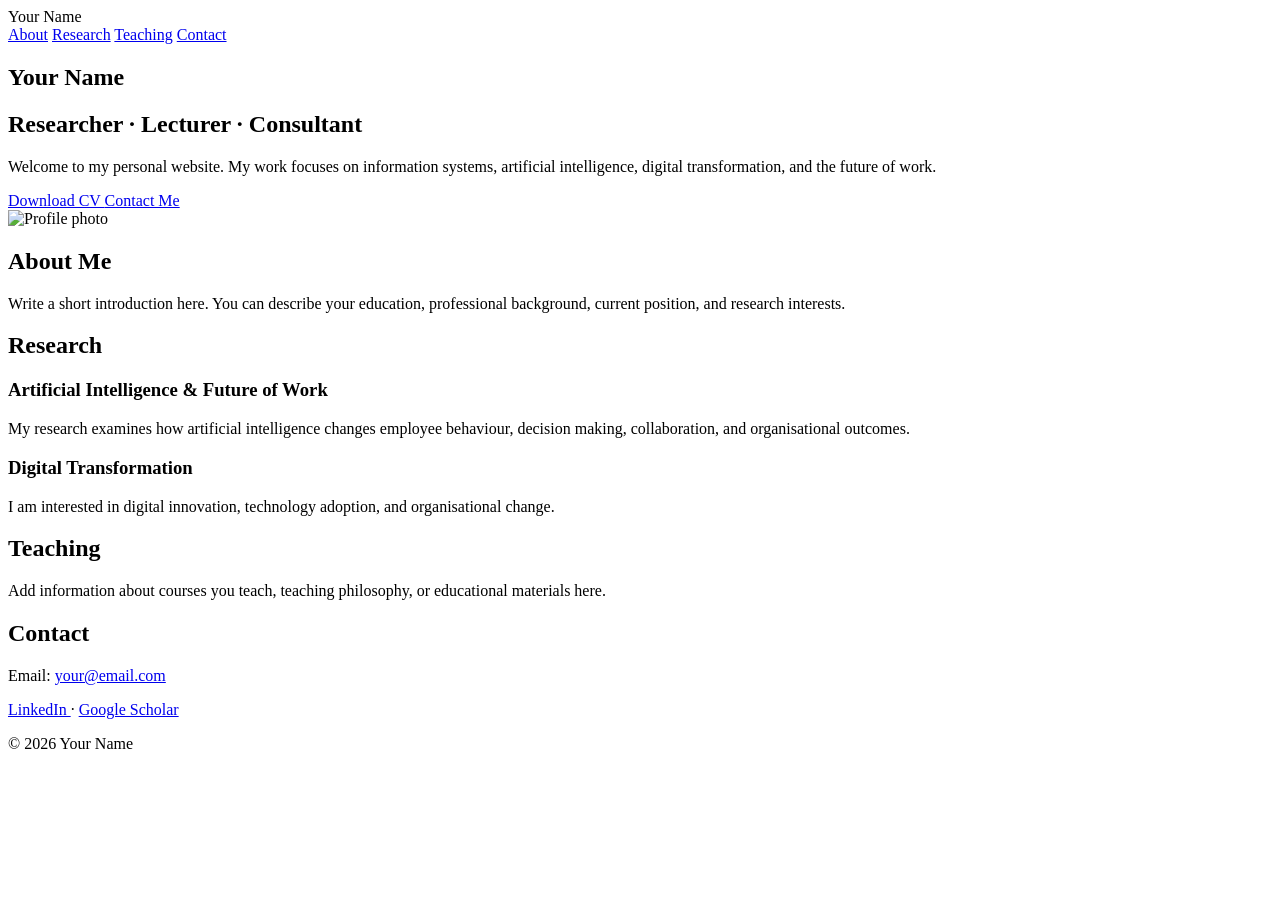
==== index.html @ df24857a "Add initial index.html for personal website test" ====
<!DOCTYPE html>
<html lang="en">

<head>
    <meta charset="UTF-8">
    <meta name="viewport" content="width=device-width, initial-scale=1.0">

    <title>Your Name</title>

    <link rel="stylesheet" href="style.css">
</head>

<body>

    <header>
        <nav>
            <div class="logo">Your Name</div>

            <div class="nav-links">
                <a href="#about">About</a>
                <a href="#research">Research</a>
                <a href="#teaching">Teaching</a>
                <a href="#contact">Contact</a>
            </div>
        </nav>
    </header>


    <main>

        <section class="hero">

            <div class="hero-text">
                <h1>Your Name</h1>

                <h2>Researcher · Lecturer · Consultant</h2>

                <p>
                    Welcome to my personal website. My work focuses on
                    information systems, artificial intelligence,
                    digital transformation, and the future of work.
                </p>

                <div class="buttons">
                    <a class="button" href="assets/CV.pdf" target="_blank">
                        Download CV
                    </a>

                    <a class="button secondary" href="#contact">
                        Contact Me
                    </a>
                </div>
            </div>

            <div class="hero-image">
                <img src="assets/profile.jpg" alt="Profile photo">
            </div>

        </section>


        <section id="about">
            <h2>About Me</h2>

            <p>
                Write a short introduction here. You can describe your
                education, professional background, current position,
                and research interests.
            </p>
        </section>


        <section id="research">
            <h2>Research</h2>

            <div class="card">
                <h3>Artificial Intelligence & Future of Work</h3>

                <p>
                    My research examines how artificial intelligence
                    changes employee behaviour, decision making,
                    collaboration, and organisational outcomes.
                </p>
            </div>

            <div class="card">
                <h3>Digital Transformation</h3>

                <p>
                    I am interested in digital innovation,
                    technology adoption, and organisational change.
                </p>
            </div>
        </section>


        <section id="teaching">
            <h2>Teaching</h2>

            <p>
                Add information about courses you teach, teaching
                philosophy, or educational materials here.
            </p>
        </section>


        <section id="contact">
            <h2>Contact</h2>

            <p>
                Email:
                <a href="mailto:your@email.com">
                    your@email.com
                </a>
            </p>

            <p>
                <a href="https://www.linkedin.com/" target="_blank">
                    LinkedIn
                </a>
                ·
                <a href="https://scholar.google.com/" target="_blank">
                    Google Scholar
                </a>
            </p>
        </section>

    </main>


    <footer>
        <p>© 2026 Your Name</p>
    </footer>

</body>

</html>
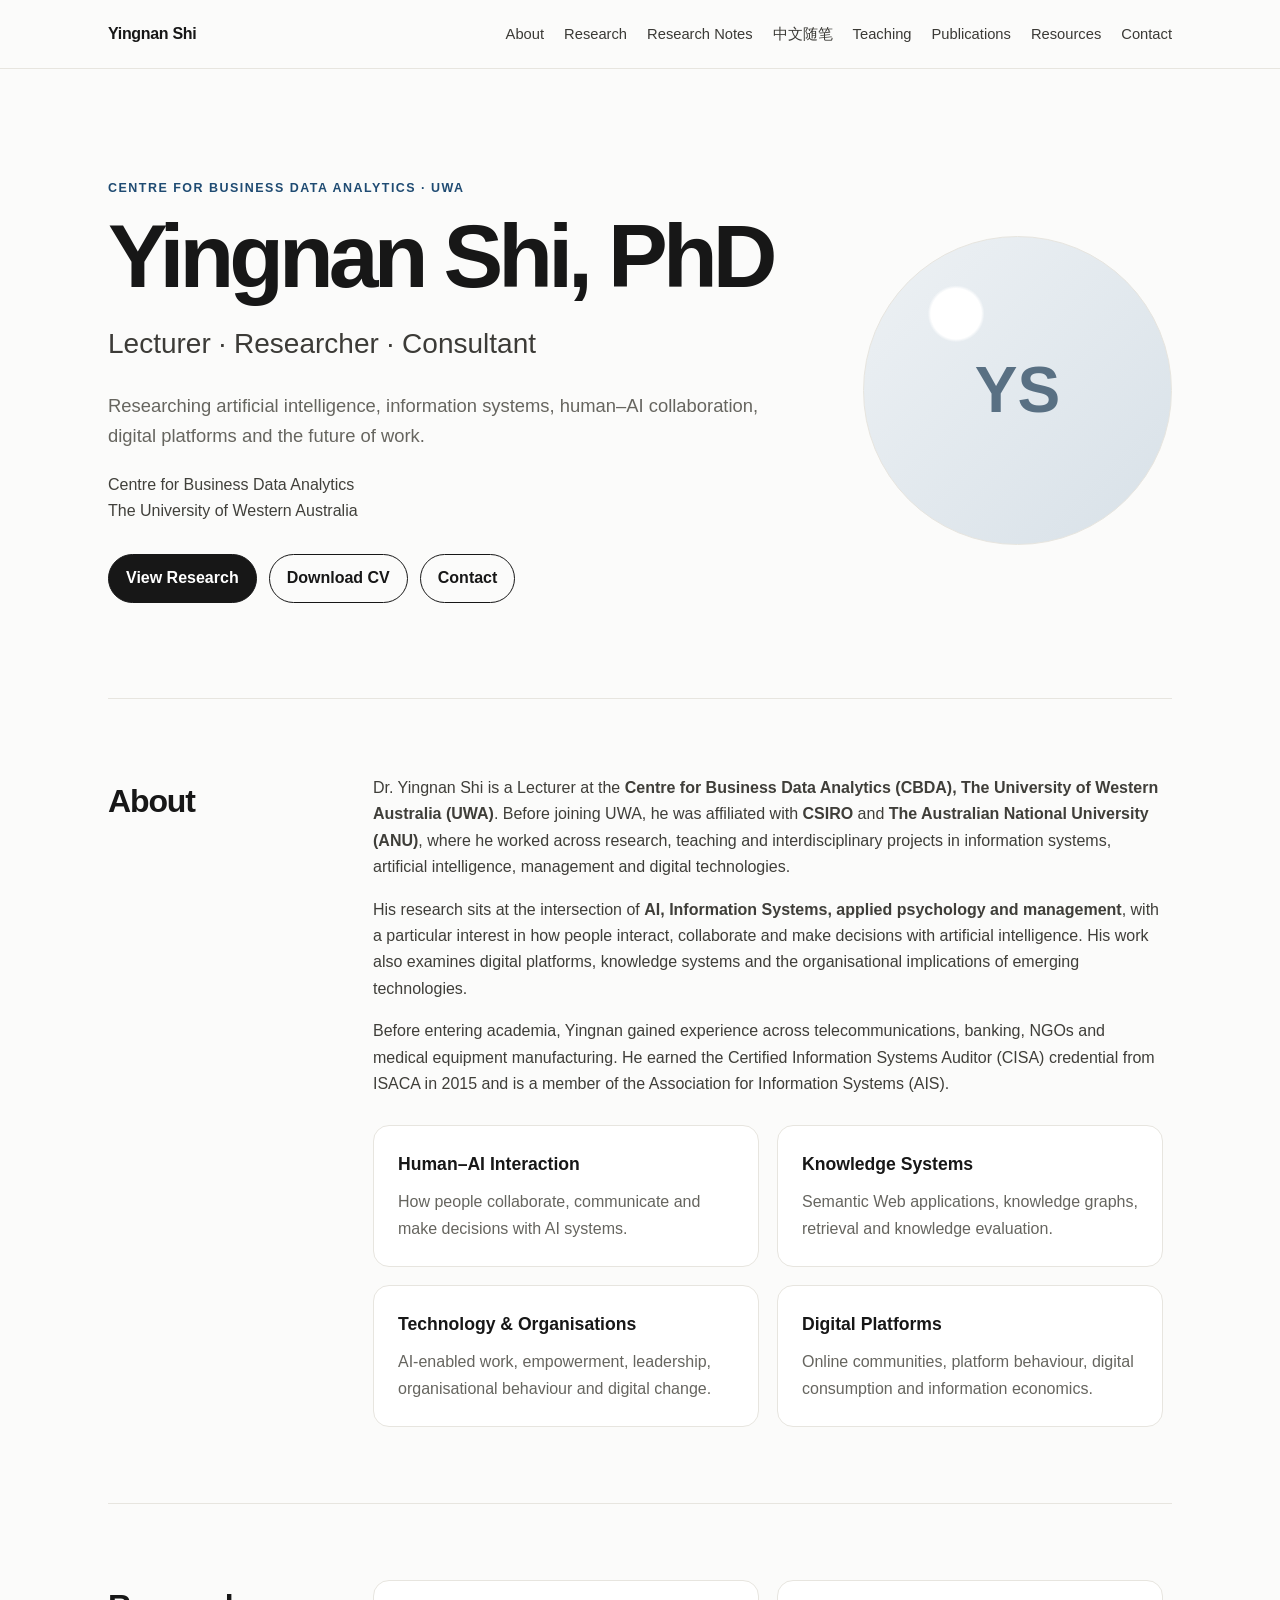
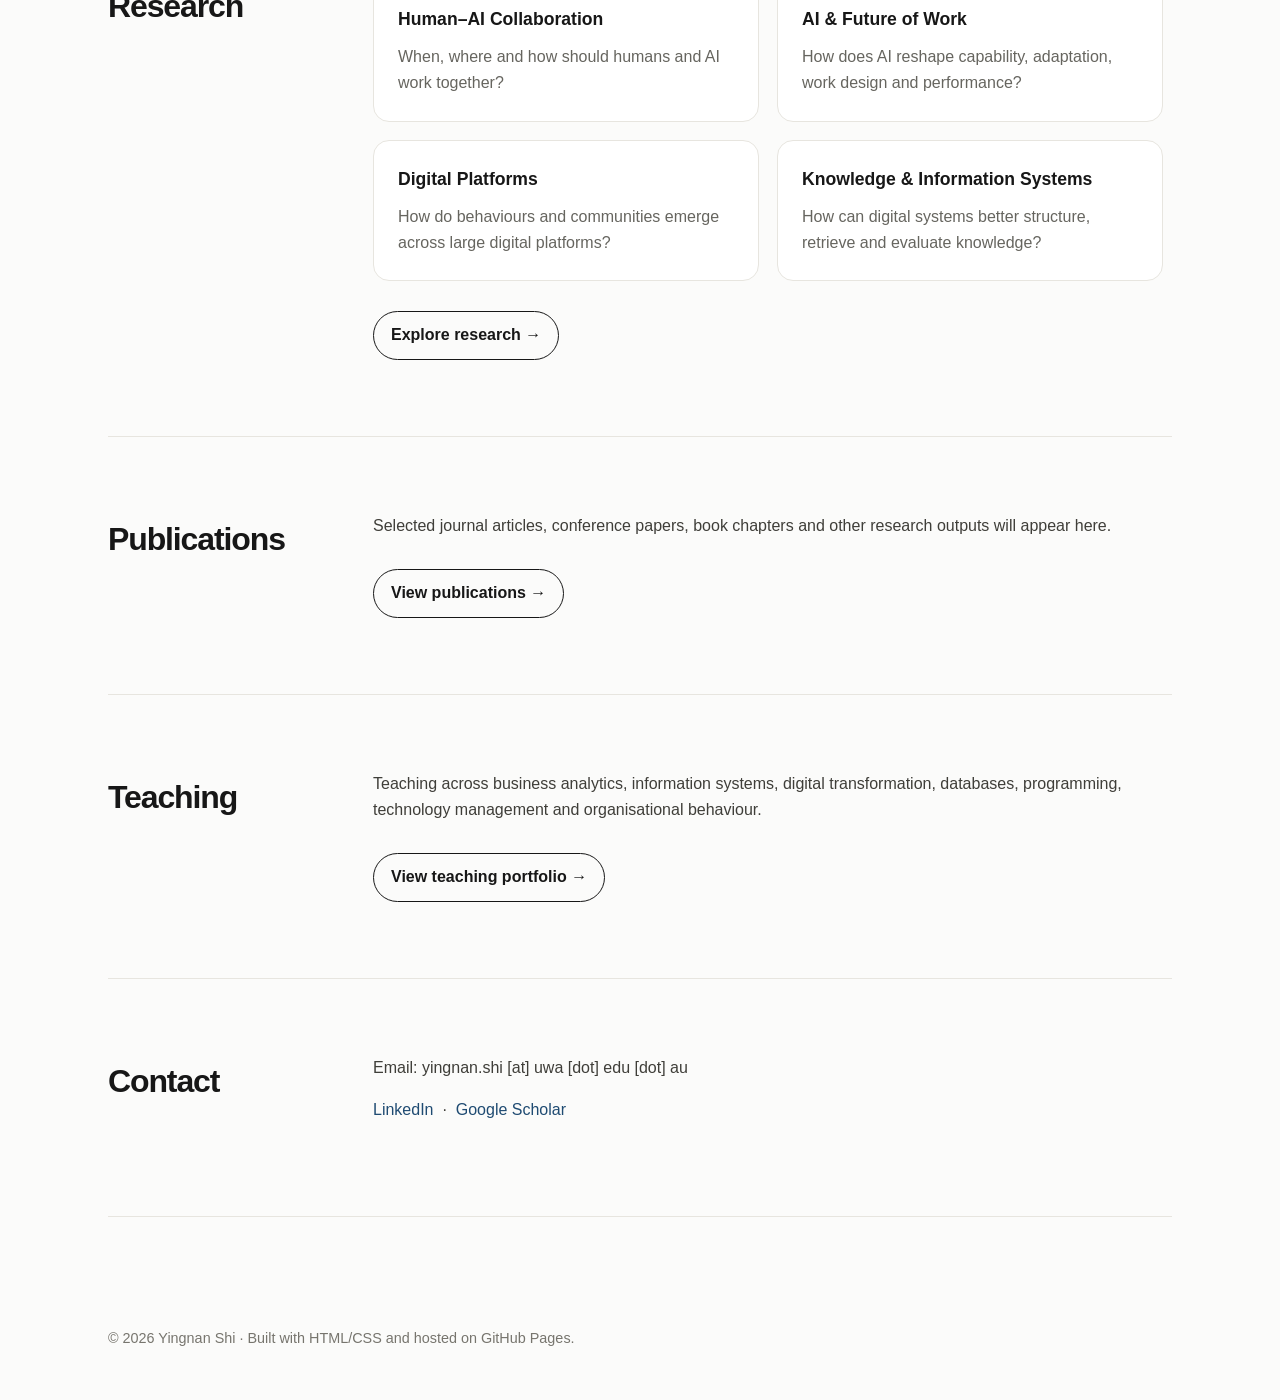
==== commit e5ebfe01: "draft version 1" ====
--- a/index.html
+++ b/index.html
@@ -1,137 +1,182 @@
-<!DOCTYPE html>
+<!doctype html>
 <html lang="en">
-
 <head>
-    <meta charset="UTF-8">
-    <meta name="viewport" content="width=device-width, initial-scale=1.0">
-
-    <title>Your Name</title>
-
-    <link rel="stylesheet" href="style.css">
+  <meta charset="utf-8">
+  <meta name="viewport" content="width=device-width, initial-scale=1">
+  <meta name="description" content="Yingnan Shi — Lecturer, researcher and consultant working on AI, Information Systems, human–AI collaboration and the future of work.">
+  <title>Yingnan Shi, PhD</title>
+  <link rel="stylesheet" href="style.css">
 </head>
-
 <body>
 
-    <header>
-        <nav>
-            <div class="logo">Your Name</div>
+<header class="site-header">
+  <nav class="nav">
+    <a class="brand" href="index.html">Yingnan Shi</a>
+    <div class="nav-links">
+      <a href="index.html#about">About</a>
+      <a href="research.html">Research</a>
+      <a href="blogs.html">Research Notes</a>
+      <a href="zh.html">中文随笔</a>
+      <a href="teaching.html">Teaching</a>
+      <a href="publications.html">Publications</a>
+      <a href="resources.html">Resources</a>
+      <a href="contact.html">Contact</a>
+    </div>
+  </nav>
+</header>
 
-            <div class="nav-links">
-                <a href="#about">About</a>
-                <a href="#research">Research</a>
-                <a href="#teaching">Teaching</a>
-                <a href="#contact">Contact</a>
-            </div>
-        </nav>
-    </header>
+<main>
+  <section class="hero">
+    <div>
+      <p class="eyebrow">Centre for Business Data Analytics · UWA</p>
+      <h1>Yingnan Shi, PhD</h1>
+      <h2>Lecturer · Researcher · Consultant</h2>
+      <p class="hero-lede">
+        Researching artificial intelligence, information systems, human–AI collaboration,
+        digital platforms and the future of work.
+      </p>
+      <p class="affiliation">
+        Centre for Business Data Analytics<br>
+        The University of Western Australia
+      </p>
+      <div class="actions">
+        <a class="button" href="research.html">View Research</a>
+        <a class="button secondary" href="assets/Yingnan_Shi_CV.pdf" target="_blank" rel="noopener">Download CV</a>
+        <a class="button secondary" href="contact.html">Contact</a>
+      </div>
+    </div>
 
+    <div class="profile-frame" aria-label="Profile photo">
+      <img src="assets/profile.jpg" alt="Yingnan Shi"
+           onerror="this.style.display='none'; this.parentElement.textContent='YS';">
+    </div>
+  </section>
 
-    <main>
+  <section id="about">
+    <div class="section-heading">
+      <h2>About</h2>
+      <div class="section-body">
+        <p>
+          Dr. Yingnan Shi is a Lecturer at the <strong>Centre for Business Data Analytics (CBDA),
+          The University of Western Australia (UWA)</strong>. Before joining UWA, he was affiliated
+          with <strong>CSIRO</strong> and <strong>The Australian National University (ANU)</strong>,
+          where he worked across research, teaching and interdisciplinary projects in information
+          systems, artificial intelligence, management and digital technologies.
+        </p>
+        <p>
+          His research sits at the intersection of <strong>AI, Information Systems, applied psychology
+          and management</strong>, with a particular interest in how people interact, collaborate and
+          make decisions with artificial intelligence. His work also examines digital platforms,
+          knowledge systems and the organisational implications of emerging technologies.
+        </p>
+        <p>
+          Before entering academia, Yingnan gained experience across telecommunications, banking,
+          NGOs and medical equipment manufacturing. He earned the Certified Information Systems
+          Auditor (CISA) credential from ISACA in 2015 and is a member of the Association for
+          Information Systems (AIS).
+        </p>
 
-        <section class="hero">
+        <div class="grid">
+          <article class="card">
+            <h3>Human–AI Interaction</h3>
+            <p>How people collaborate, communicate and make decisions with AI systems.</p>
+          </article>
+          <article class="card">
+            <h3>Knowledge Systems</h3>
+            <p>Semantic Web applications, knowledge graphs, retrieval and knowledge evaluation.</p>
+          </article>
+          <article class="card">
+            <h3>Technology & Organisations</h3>
+            <p>AI-enabled work, empowerment, leadership, organisational behaviour and digital change.</p>
+          </article>
+          <article class="card">
+            <h3>Digital Platforms</h3>
+            <p>Online communities, platform behaviour, digital consumption and information economics.</p>
+          </article>
+        </div>
+      </div>
+    </div>
+  </section>
 
-            <div class="hero-text">
-                <h1>Your Name</h1>
+  <section>
+    <div class="section-heading">
+      <h2>Research</h2>
+      <div class="section-body">
+        <div class="grid">
+          <article class="card">
+            <h3>Human–AI Collaboration</h3>
+            <p>When, where and how should humans and AI work together?</p>
+          </article>
+          <article class="card">
+            <h3>AI & Future of Work</h3>
+            <p>How does AI reshape capability, adaptation, work design and performance?</p>
+          </article>
+          <article class="card">
+            <h3>Digital Platforms</h3>
+            <p>How do behaviours and communities emerge across large digital platforms?</p>
+          </article>
+          <article class="card">
+            <h3>Knowledge & Information Systems</h3>
+            <p>How can digital systems better structure, retrieve and evaluate knowledge?</p>
+          </article>
+        </div>
+        <div class="actions">
+          <a class="button secondary" href="research.html">Explore research →</a>
+        </div>
+      </div>
+    </div>
+  </section>
 
-                <h2>Researcher · Lecturer · Consultant</h2>
+  <section>
+    <div class="section-heading">
+      <h2>Publications</h2>
+      <div class="section-body">
+        <p>
+          Selected journal articles, conference papers, book chapters and other research outputs
+          will appear here.
+        </p>
+        <div class="actions">
+          <a class="button secondary" href="publications.html">View publications →</a>
+        </div>
+      </div>
+    </div>
+  </section>
 
-                <p>
-                    Welcome to my personal website. My work focuses on
-                    information systems, artificial intelligence,
-                    digital transformation, and the future of work.
-                </p>
+  <section>
+    <div class="section-heading">
+      <h2>Teaching</h2>
+      <div class="section-body">
+        <p>
+          Teaching across business analytics, information systems, digital transformation,
+          databases, programming, technology management and organisational behaviour.
+        </p>
+        <div class="actions">
+          <a class="button secondary" href="teaching.html">View teaching portfolio →</a>
+        </div>
+      </div>
+    </div>
+  </section>
 
-                <div class="buttons">
-                    <a class="button" href="assets/CV.pdf" target="_blank">
-                        Download CV
-                    </a>
+  <section>
+    <div class="section-heading">
+      <h2>Contact</h2>
+      <div class="section-body">
+        <p>
+          Email: yingnan.shi [at] uwa [dot] edu [dot] au
+        </p>
+        <p>
+          <a href="https://www.linkedin.com/in/yingnan-shi-726348166/" target="_blank" rel="noopener">LinkedIn</a>
+          &nbsp;·&nbsp;
+          <a href="https://scholar.google.com/citations?user=cr2pcjAAAAAJ" target="_blank" rel="noopener">Google Scholar</a>
+        </p>
+      </div>
+    </div>
+  </section>
+</main>
 
-                    <a class="button secondary" href="#contact">
-                        Contact Me
-                    </a>
-                </div>
-            </div>
-
-            <div class="hero-image">
-                <img src="assets/profile.jpg" alt="Profile photo">
-            </div>
-
-        </section>
-
-
-        <section id="about">
-            <h2>About Me</h2>
-
-            <p>
-                Write a short introduction here. You can describe your
-                education, professional background, current position,
-                and research interests.
-            </p>
-        </section>
-
-
-        <section id="research">
-            <h2>Research</h2>
-
-            <div class="card">
-                <h3>Artificial Intelligence & Future of Work</h3>
-
-                <p>
-                    My research examines how artificial intelligence
-                    changes employee behaviour, decision making,
-                    collaboration, and organisational outcomes.
-                </p>
-            </div>
-
-            <div class="card">
-                <h3>Digital Transformation</h3>
-
-                <p>
-                    I am interested in digital innovation,
-                    technology adoption, and organisational change.
-                </p>
-            </div>
-        </section>
-
-
-        <section id="teaching">
-            <h2>Teaching</h2>
-
-            <p>
-                Add information about courses you teach, teaching
-                philosophy, or educational materials here.
-            </p>
-        </section>
-
-
-        <section id="contact">
-            <h2>Contact</h2>
-
-            <p>
-                Email:
-                <a href="mailto:your@email.com">
-                    your@email.com
-                </a>
-            </p>
-
-            <p>
-                <a href="https://www.linkedin.com/" target="_blank">
-                    LinkedIn
-                </a>
-                ·
-                <a href="https://scholar.google.com/" target="_blank">
-                    Google Scholar
-                </a>
-            </p>
-        </section>
-
-    </main>
-
-
-    <footer>
-        <p>© 2026 Your Name</p>
-    </footer>
+<footer>
+  © 2026 Yingnan Shi · Built with HTML/CSS and hosted on GitHub Pages.
+</footer>
 
 </body>
-
 </html>
--- a/style.css
+++ b/style.css
@@ -0,0 +1,393 @@
+:root {
+  --bg: #fbfbfa;
+  --surface: #ffffff;
+  --text: #171717;
+  --muted: #66655f;
+  --line: #e7e5df;
+  --accent: #1f4b72;
+  --accent-soft: #eef4f8;
+  --max: 1120px;
+}
+
+* { box-sizing: border-box; }
+
+html { scroll-behavior: smooth; }
+
+body {
+  margin: 0;
+  font-family: Inter, ui-sans-serif, -apple-system, BlinkMacSystemFont, "Segoe UI",
+               Roboto, Helvetica, Arial, "Noto Sans", "PingFang SC",
+               "Microsoft YaHei", sans-serif;
+  background: var(--bg);
+  color: var(--text);
+  line-height: 1.65;
+}
+
+a {
+  color: var(--accent);
+  text-decoration: none;
+}
+
+a:hover { text-decoration: underline; }
+
+.site-header {
+  position: sticky;
+  top: 0;
+  z-index: 20;
+  background: rgba(251, 251, 250, 0.94);
+  backdrop-filter: blur(10px);
+  border-bottom: 1px solid var(--line);
+}
+
+.nav {
+  max-width: var(--max);
+  margin: 0 auto;
+  min-height: 68px;
+  padding: 0 28px;
+  display: flex;
+  align-items: center;
+  justify-content: space-between;
+  gap: 28px;
+}
+
+.brand {
+  color: var(--text);
+  font-weight: 750;
+  letter-spacing: -0.02em;
+  white-space: nowrap;
+}
+
+.brand:hover { text-decoration: none; }
+
+.nav-links {
+  display: flex;
+  align-items: center;
+  gap: 20px;
+  flex-wrap: wrap;
+  justify-content: flex-end;
+}
+
+.nav-links a {
+  color: #3b3a36;
+  font-size: 0.92rem;
+}
+
+.nav-links a[aria-current="page"] {
+  color: var(--accent);
+  font-weight: 700;
+}
+
+main {
+  max-width: var(--max);
+  margin: 0 auto;
+  padding: 0 28px 80px;
+}
+
+.hero {
+  min-height: 70vh;
+  padding: 84px 0 70px;
+  display: grid;
+  grid-template-columns: minmax(0, 1.55fr) minmax(240px, 0.7fr);
+  align-items: center;
+  gap: 70px;
+  border-bottom: 1px solid var(--line);
+}
+
+.eyebrow {
+  margin: 0 0 14px;
+  color: var(--accent);
+  text-transform: uppercase;
+  letter-spacing: .12em;
+  font-size: .78rem;
+  font-weight: 800;
+}
+
+.hero h1 {
+  margin: 0;
+  font-size: clamp(3rem, 7vw, 5.8rem);
+  letter-spacing: -0.055em;
+  line-height: .98;
+}
+
+.hero h2 {
+  margin: 20px 0 0;
+  font-size: clamp(1.25rem, 2.5vw, 1.75rem);
+  font-weight: 500;
+  color: #3c3b37;
+}
+
+.hero-lede {
+  max-width: 760px;
+  margin: 24px 0 0;
+  font-size: 1.15rem;
+  color: var(--muted);
+}
+
+.affiliation {
+  margin-top: 20px;
+  color: #41403b;
+}
+
+.actions {
+  display: flex;
+  flex-wrap: wrap;
+  gap: 12px;
+  margin-top: 30px;
+}
+
+.button {
+  display: inline-flex;
+  align-items: center;
+  justify-content: center;
+  min-height: 44px;
+  padding: 10px 17px;
+  border-radius: 999px;
+  border: 1px solid var(--text);
+  background: var(--text);
+  color: white;
+  font-weight: 650;
+}
+
+.button:hover {
+  text-decoration: none;
+  opacity: .9;
+}
+
+.button.secondary {
+  background: transparent;
+  color: var(--text);
+}
+
+.profile-frame {
+  width: min(100%, 310px);
+  aspect-ratio: 1 / 1;
+  margin-left: auto;
+  border-radius: 50%;
+  overflow: hidden;
+  border: 1px solid var(--line);
+  background:
+    radial-gradient(circle at 30% 25%, #ffffff 0 8%, transparent 9%),
+    linear-gradient(135deg, #edf1f4, #d8e1e8);
+  display: grid;
+  place-items: center;
+  color: #597083;
+  font-size: 4rem;
+  font-weight: 750;
+}
+
+.profile-frame img {
+  width: 100%;
+  height: 100%;
+  object-fit: cover;
+  display: block;
+}
+
+section {
+  padding: 76px 0;
+  border-bottom: 1px solid var(--line);
+}
+
+.section-heading {
+  display: grid;
+  grid-template-columns: 220px 1fr;
+  gap: 45px;
+  align-items: start;
+}
+
+.section-heading h2,
+.page-title {
+  margin: 0;
+  letter-spacing: -0.035em;
+}
+
+.section-heading h2 { font-size: 2rem; }
+
+.section-body {
+  max-width: 790px;
+}
+
+.section-body > :first-child { margin-top: 0; }
+
+.section-body p {
+  color: #3f3e39;
+}
+
+.grid {
+  display: grid;
+  grid-template-columns: repeat(2, minmax(0, 1fr));
+  gap: 18px;
+  margin-top: 28px;
+}
+
+.card {
+  padding: 24px;
+  background: var(--surface);
+  border: 1px solid var(--line);
+  border-radius: 16px;
+}
+
+.card h3 {
+  margin: 0 0 10px;
+  font-size: 1.1rem;
+}
+
+.card p {
+  margin: 0;
+  color: var(--muted);
+}
+
+.card .meta {
+  margin-top: 12px;
+  font-size: .9rem;
+  color: #77756e;
+}
+
+.page-header {
+  padding: 78px 0 44px;
+  border-bottom: 1px solid var(--line);
+}
+
+.page-title {
+  font-size: clamp(2.5rem, 6vw, 4.8rem);
+  line-height: 1;
+}
+
+.page-intro {
+  max-width: 760px;
+  margin-top: 22px;
+  font-size: 1.1rem;
+  color: var(--muted);
+}
+
+.list-clean {
+  list-style: none;
+  padding: 0;
+  margin: 0;
+}
+
+.list-clean li {
+  padding: 15px 0;
+  border-bottom: 1px solid var(--line);
+}
+
+.course-group {
+  margin-top: 38px;
+}
+
+.course-group h3 {
+  margin-bottom: 10px;
+}
+
+.course {
+  display: grid;
+  grid-template-columns: 185px 1fr;
+  gap: 20px;
+  padding: 11px 0;
+  border-bottom: 1px solid var(--line);
+}
+
+.course-code {
+  font-weight: 700;
+  color: var(--accent);
+}
+
+.pub {
+  padding: 24px 0;
+  border-bottom: 1px solid var(--line);
+}
+
+.pub h3 {
+  margin: 0 0 7px;
+  font-size: 1.08rem;
+}
+
+.pub p {
+  margin: 5px 0;
+  color: var(--muted);
+}
+
+.tags {
+  display: flex;
+  flex-wrap: wrap;
+  gap: 8px;
+  margin-top: 18px;
+}
+
+.tag {
+  padding: 5px 10px;
+  border-radius: 999px;
+  background: var(--accent-soft);
+  color: var(--accent);
+  font-size: .83rem;
+  font-weight: 650;
+}
+
+.note {
+  padding: 20px 22px;
+  border-left: 3px solid var(--accent);
+  background: var(--surface);
+  margin: 26px 0;
+}
+
+.contact-grid {
+  display: grid;
+  grid-template-columns: repeat(3, minmax(0, 1fr));
+  gap: 18px;
+}
+
+footer {
+  max-width: var(--max);
+  margin: 0 auto;
+  padding: 30px 28px 50px;
+  color: #77756e;
+  font-size: .9rem;
+}
+
+.small {
+  font-size: .92rem;
+  color: var(--muted);
+}
+
+@media (max-width: 900px) {
+  .nav {
+    align-items: flex-start;
+    padding-top: 18px;
+    padding-bottom: 18px;
+    flex-direction: column;
+  }
+
+  .nav-links {
+    justify-content: flex-start;
+    gap: 13px 17px;
+  }
+
+  .hero {
+    grid-template-columns: 1fr;
+    min-height: auto;
+    gap: 45px;
+  }
+
+  .profile-frame {
+    margin: 0;
+    width: 220px;
+  }
+
+  .section-heading {
+    grid-template-columns: 1fr;
+    gap: 18px;
+  }
+
+  .contact-grid,
+  .grid {
+    grid-template-columns: 1fr;
+  }
+}
+
+@media (max-width: 620px) {
+  main { padding-left: 20px; padding-right: 20px; }
+  .nav { padding-left: 20px; padding-right: 20px; }
+  .hero { padding-top: 58px; }
+  section { padding: 58px 0; }
+  .course { grid-template-columns: 1fr; gap: 2px; }
+  .hero h1 { font-size: 3.2rem; }
+}
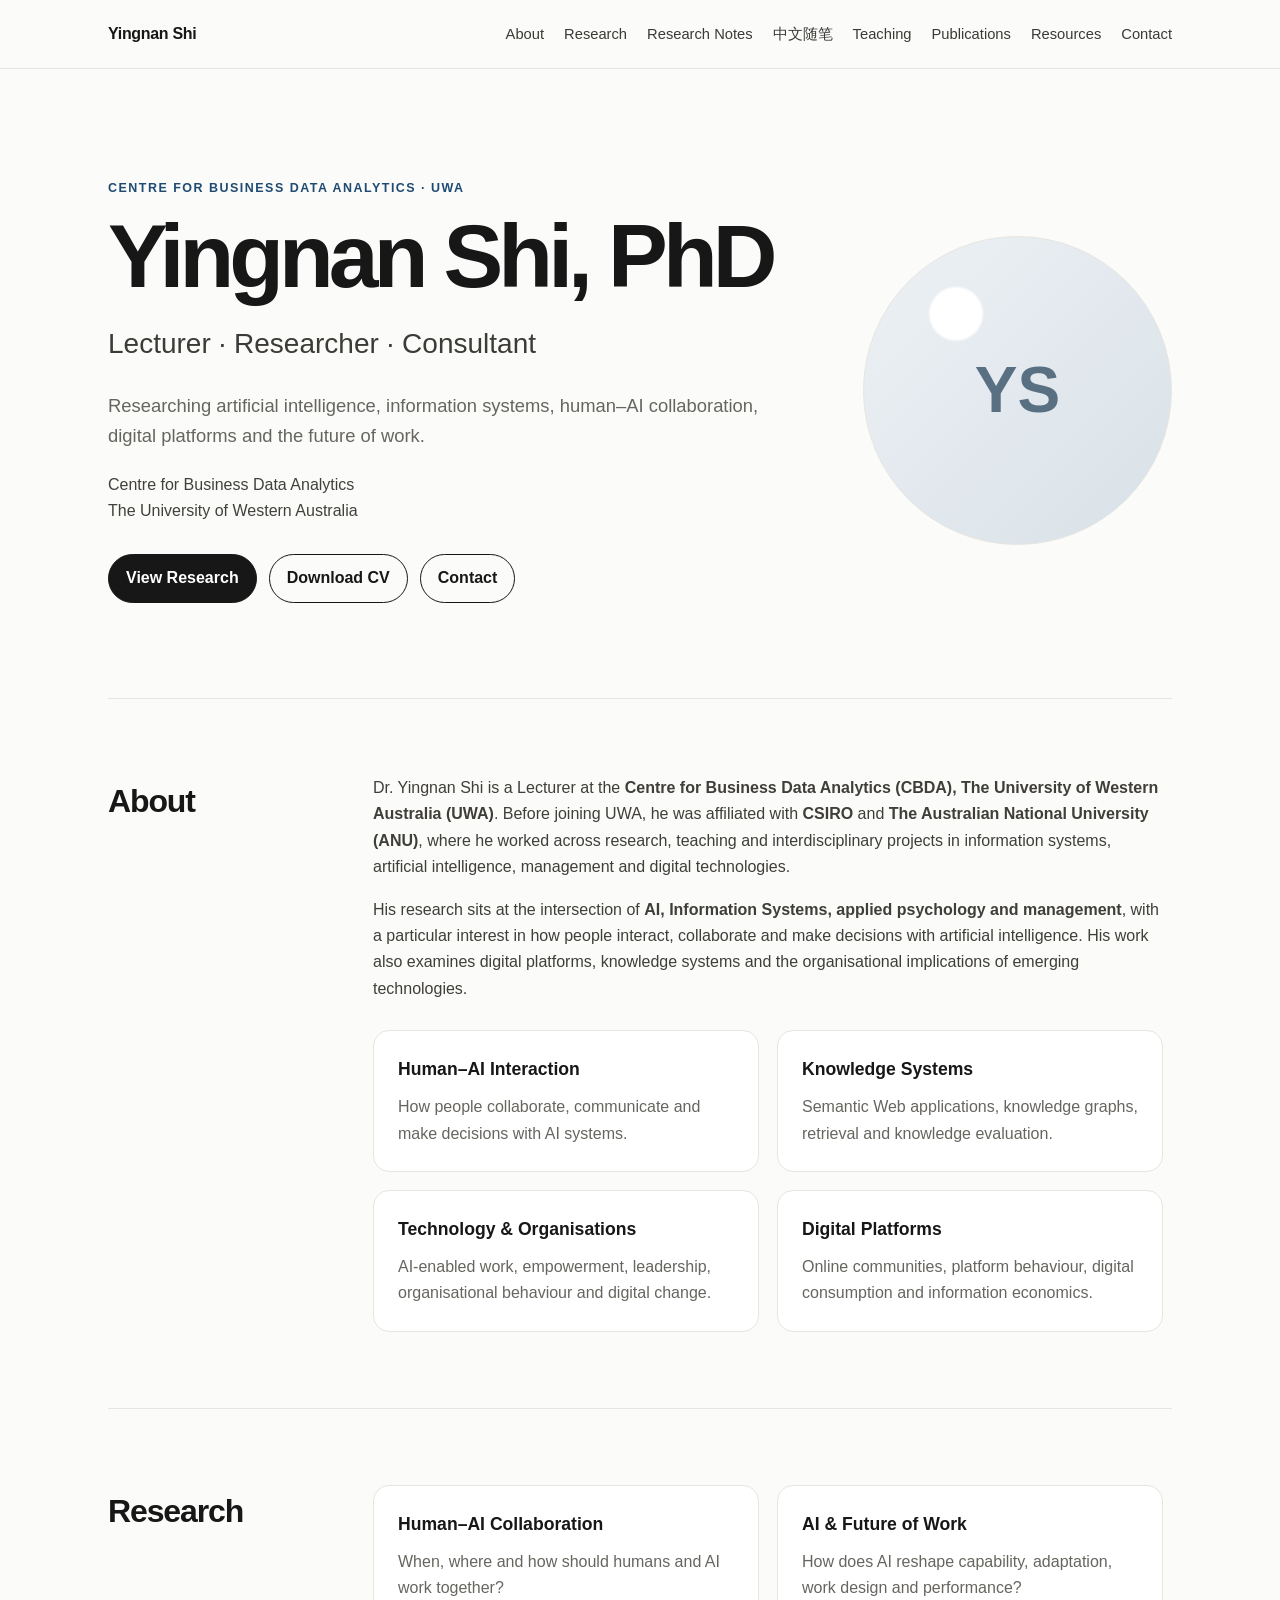
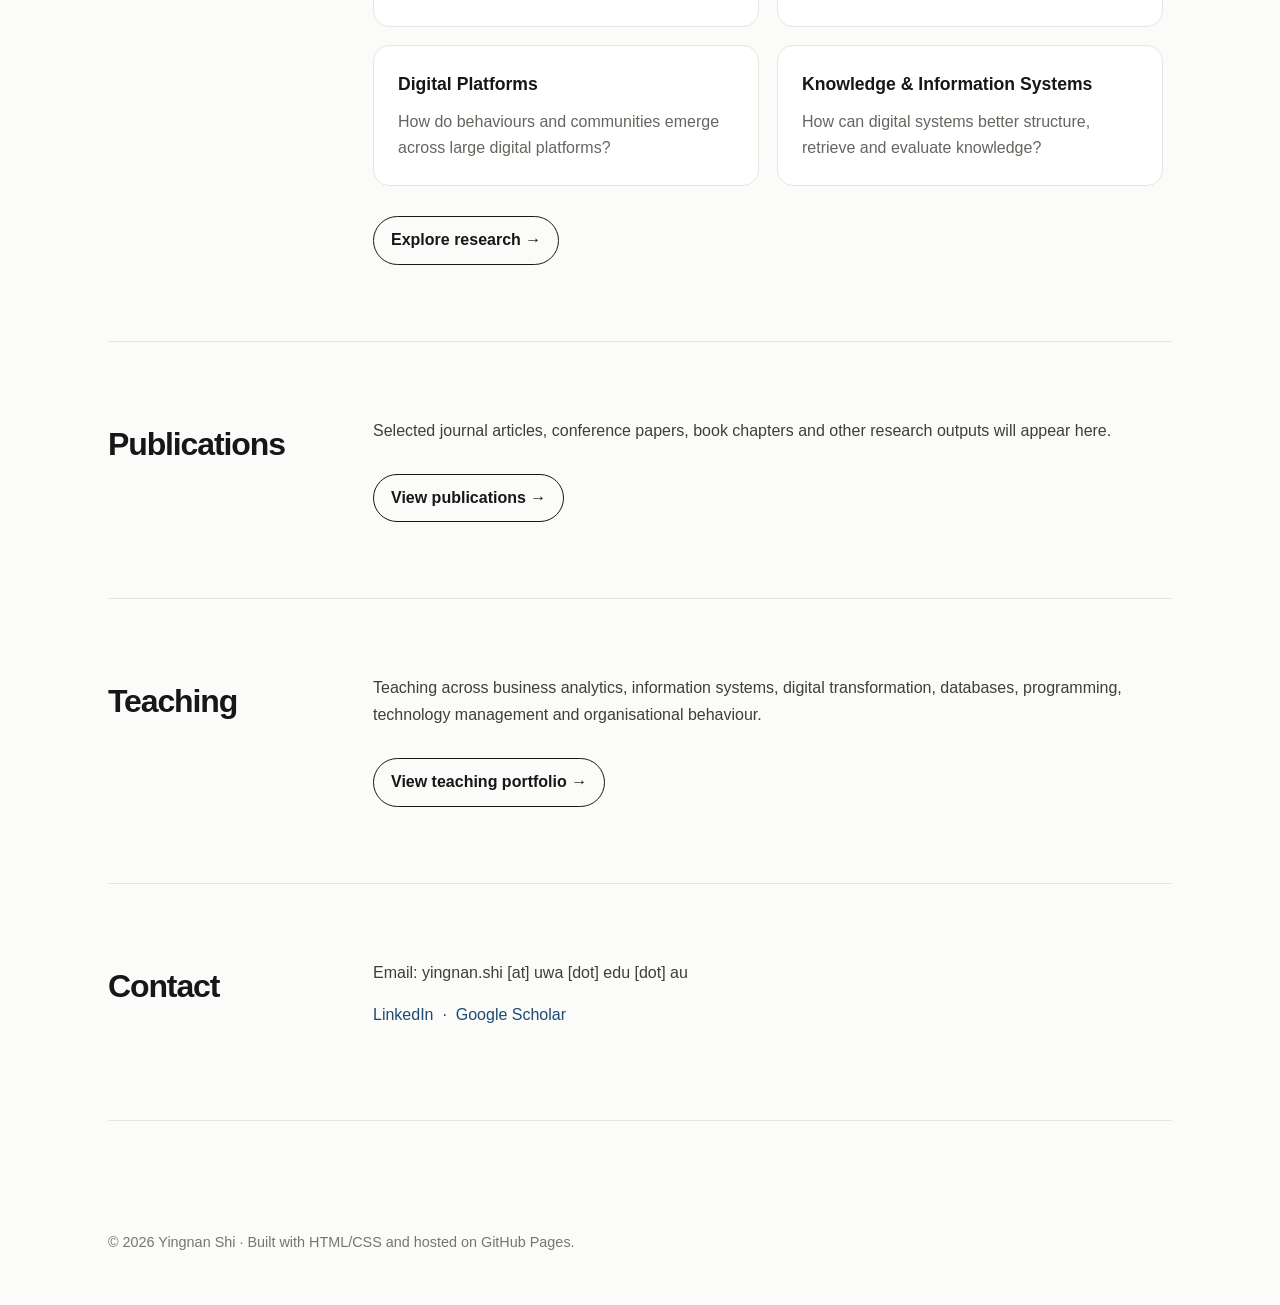
==== commit b5e20e89: "Update CV link and remove outdated information Updated CV download link and removed outdated experie" ====
--- a/index.html
+++ b/index.html
@@ -41,7 +41,7 @@
       </p>
       <div class="actions">
         <a class="button" href="research.html">View Research</a>
-        <a class="button secondary" href="assets/Yingnan_Shi_CV.pdf" target="_blank" rel="noopener">Download CV</a>
+        <a class="button secondary" href="assets/CV2026-LECTURER.docx" target="_blank" rel="noopener">Download CV</a>
         <a class="button secondary" href="contact.html">Contact</a>
       </div>
     </div>
@@ -68,12 +68,6 @@
           and management</strong>, with a particular interest in how people interact, collaborate and
           make decisions with artificial intelligence. His work also examines digital platforms,
           knowledge systems and the organisational implications of emerging technologies.
-        </p>
-        <p>
-          Before entering academia, Yingnan gained experience across telecommunications, banking,
-          NGOs and medical equipment manufacturing. He earned the Certified Information Systems
-          Auditor (CISA) credential from ISACA in 2015 and is a member of the Association for
-          Information Systems (AIS).
         </p>
 
         <div class="grid">
